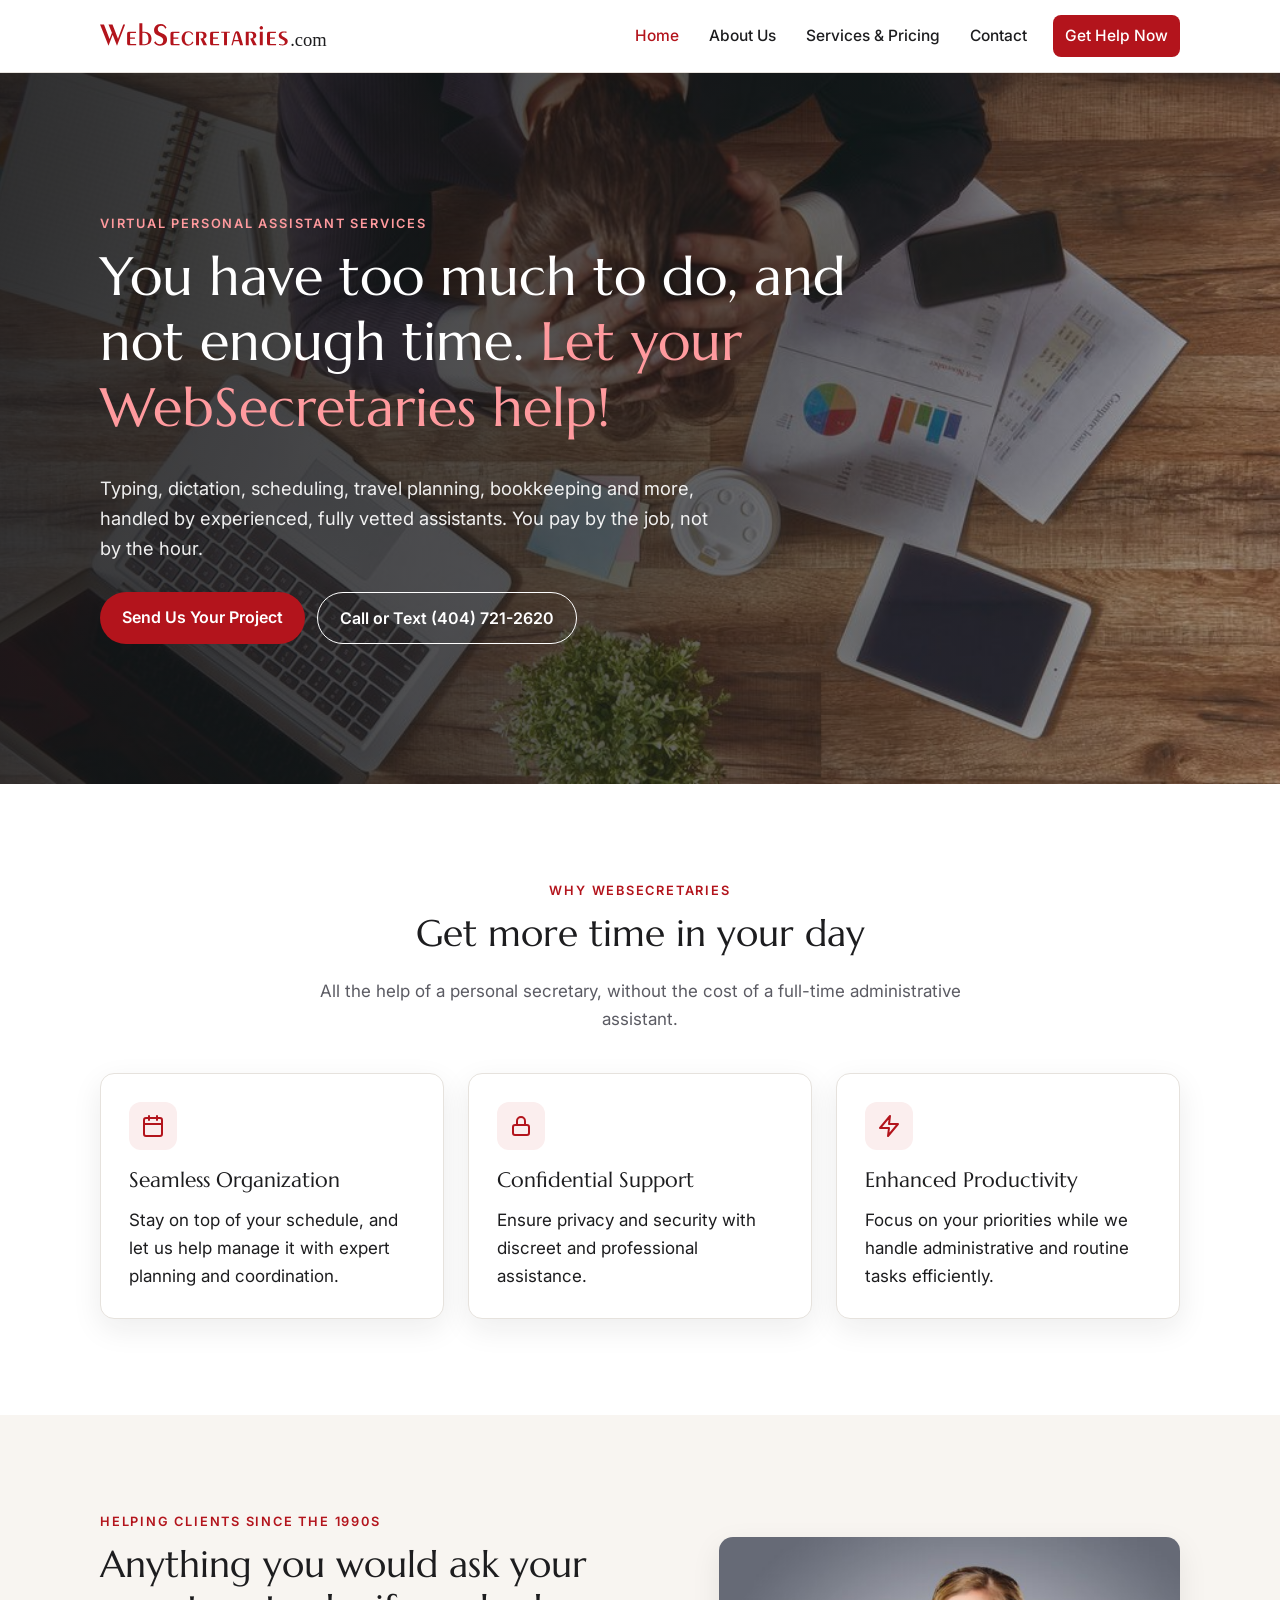
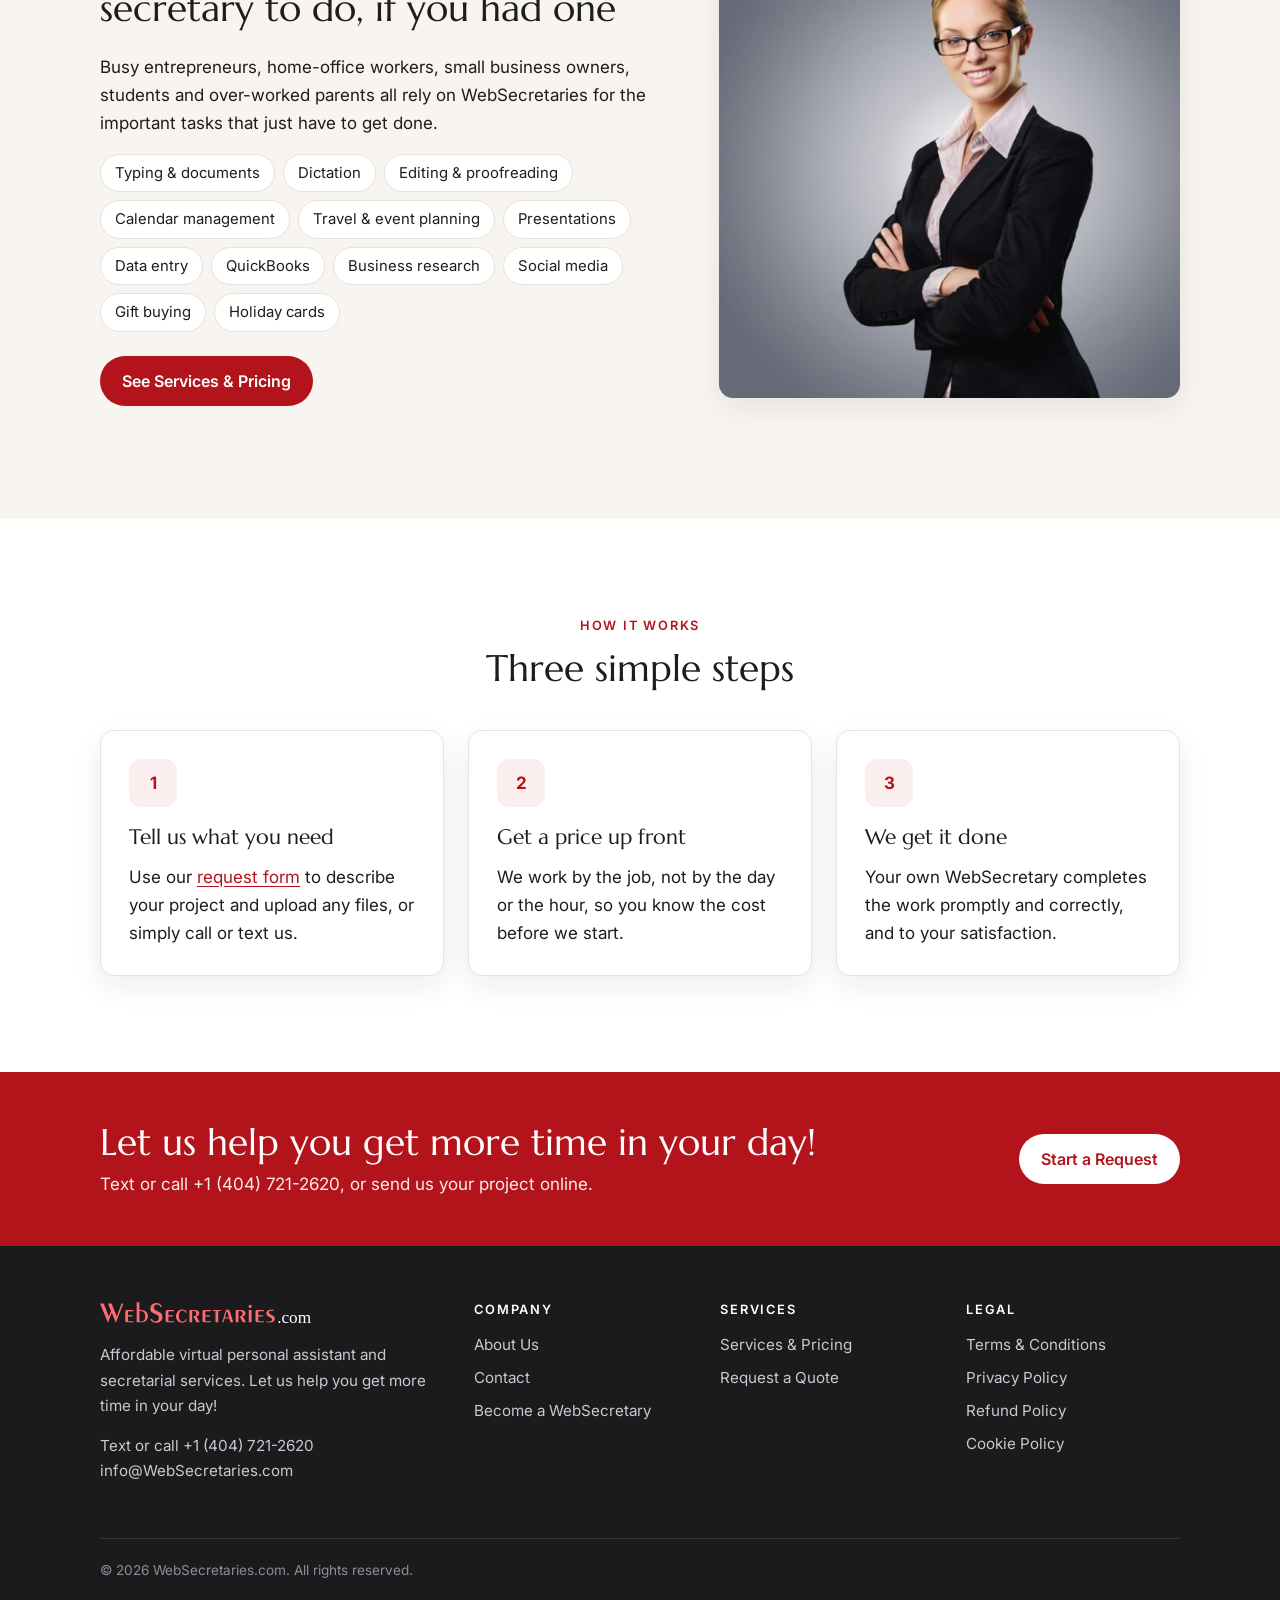
==== index.html @ a11c9775 "Remove Data Basics references; site speaks as WebSecretaries.com (DBA)" ====
<!doctype html>
<html lang="en">
<head>
  <meta charset="utf-8">
  <meta name="viewport" content="width=device-width, initial-scale=1">
  <title>WebSecretaries.com | Affordable Virtual Assistant &amp; Secretarial Services</title>
  <meta name="description" content="You have too much to do and not enough time. WebSecretaries provides affordable virtual personal assistant and secretarial services, priced by the job, not the hour.">
  <link rel="canonical" href="https://websecretaries.com/">
  <link rel="icon" href="images/favicon.svg" type="image/svg+xml">
  <link rel="preconnect" href="https://fonts.googleapis.com">
  <link rel="preconnect" href="https://fonts.gstatic.com" crossorigin>
  <link href="https://fonts.googleapis.com/css2?family=Inter:wght@400;500;600&family=Marcellus&display=swap" rel="stylesheet">
  <link rel="stylesheet" href="css/styles.css">
</head>
<body>
  <a class="skip-link" href="#main">Skip to content</a>

  <header class="site-header">
    <div class="container header-inner">
      <a class="logo" href="./"><img src="images/logo-wordmark.svg" alt="WebSecretaries" width="596" height="72"><span>.com</span></a>
      <button class="nav-toggle" aria-label="Menu" aria-expanded="false" aria-controls="site-nav"><span></span><span></span><span></span></button>
      <nav class="nav" id="site-nav" aria-label="Main">
        <a href="./" aria-current="page">Home</a>
        <a href="about.html">About Us</a>
        <a href="services.html">Services &amp; Pricing</a>
        <a href="contact.html">Contact</a>
        <a class="btn" href="contact.html#request">Get Help Now</a>
      </nav>
    </div>
  </header>

  <main id="main">
    <section class="hero">
      <div class="container">
        <span class="eyebrow" style="color:#ff9a9e">Virtual personal assistant services</span>
        <h1>You have too much to do, and not enough time. <em>Let your WebSecretaries help!</em></h1>
        <p>Typing, dictation, scheduling, travel planning, bookkeeping and more, handled by experienced, fully vetted assistants. You pay by the job, not by the hour.</p>
        <div class="actions">
          <a class="btn" href="contact.html#request">Send Us Your Project</a>
          <a class="btn btn-outline" href="tel:+14047212620">Call or Text (404) 721-2620</a>
        </div>
      </div>
    </section>

    <section class="section">
      <div class="container">
        <div class="section-head center">
          <span class="eyebrow">Why WebSecretaries</span>
          <h2>Get more time in your day</h2>
          <p>All the help of a personal secretary, without the cost of a full-time administrative assistant.</p>
        </div>
        <div class="grid grid-3">
          <div class="card">
            <div class="icon"><svg viewBox="0 0 24 24" fill="none" stroke="currentColor" stroke-width="2" stroke-linecap="round" stroke-linejoin="round"><rect x="3" y="4" width="18" height="18" rx="2"/><path d="M16 2v4M8 2v4M3 10h18"/></svg></div>
            <h3>Seamless Organization</h3>
            <p>Stay on top of your schedule, and let us help manage it with expert planning and coordination.</p>
          </div>
          <div class="card">
            <div class="icon"><svg viewBox="0 0 24 24" fill="none" stroke="currentColor" stroke-width="2" stroke-linecap="round" stroke-linejoin="round"><rect x="4" y="11" width="16" height="10" rx="2"/><path d="M8 11V7a4 4 0 0 1 8 0v4"/></svg></div>
            <h3>Confidential Support</h3>
            <p>Ensure privacy and security with discreet and professional assistance.</p>
          </div>
          <div class="card">
            <div class="icon"><svg viewBox="0 0 24 24" fill="none" stroke="currentColor" stroke-width="2" stroke-linecap="round" stroke-linejoin="round"><path d="M13 2 3 14h9l-1 8 10-12h-9l1-8z"/></svg></div>
            <h3>Enhanced Productivity</h3>
            <p>Focus on your priorities while we handle administrative and routine tasks efficiently.</p>
          </div>
        </div>
      </div>
    </section>

    <section class="section section-alt">
      <div class="container split">
        <div>
          <span class="eyebrow">Helping clients since the 1990s</span>
          <h2>Anything you would ask your secretary to do, if you had one</h2>
          <p>Busy entrepreneurs, home-office workers, small business owners, students and over-worked parents all rely on WebSecretaries for the important tasks that just have to get done.</p>
          <ul class="task-list" aria-label="Examples of tasks">
            <li>Typing &amp; documents</li><li>Dictation</li><li>Editing &amp; proofreading</li><li>Calendar management</li>
            <li>Travel &amp; event planning</li><li>Presentations</li><li>Data entry</li><li>QuickBooks</li>
            <li>Business research</li><li>Social media</li><li>Gift buying</li><li>Holiday cards</li>
          </ul>
          <p style="margin-top:24px"><a class="btn" href="services.html">See Services &amp; Pricing</a></p>
        </div>
        <img src="images/assistant.jpg" alt="A smiling professional assistant" width="600" height="600" loading="lazy">
      </div>
    </section>

    <section class="section">
      <div class="container">
        <div class="section-head center">
          <span class="eyebrow">How it works</span>
          <h2>Three simple steps</h2>
        </div>
        <div class="grid grid-3">
          <div class="card">
            <div class="icon"><strong>1</strong></div>
            <h3>Tell us what you need</h3>
            <p>Use our <a href="contact.html#request">request form</a> to describe your project and upload any files, or simply call or text us.</p>
          </div>
          <div class="card">
            <div class="icon"><strong>2</strong></div>
            <h3>Get a price up front</h3>
            <p>We work by the job, not by the day or the hour, so you know the cost before we start.</p>
          </div>
          <div class="card">
            <div class="icon"><strong>3</strong></div>
            <h3>We get it done</h3>
            <p>Your own WebSecretary completes the work promptly and correctly, and to your satisfaction.</p>
          </div>
        </div>
      </div>
    </section>

    <section class="cta">
      <div class="container">
        <div>
          <h2>Let us help you get more time in your day!</h2>
          <p>Text or call +1 (404) 721-2620, or send us your project online.</p>
        </div>
        <a class="btn btn-light" href="contact.html#request">Start a Request</a>
      </div>
    </section>
  </main>

  <footer class="site-footer">
    <div class="container">
      <div class="footer-grid">
        <div>
          <a class="logo" href="./"><img src="images/logo-wordmark-light.svg" alt="WebSecretaries" width="596" height="72"><span>.com</span></a>
          <p style="margin-top:12px">Affordable virtual personal assistant and secretarial services. Let us help you get more time in your day!</p>
          <p>Text or call <a href="tel:+14047212620">+1 (404) 721-2620</a><br><a href="mailto:info@WebSecretaries.com">info@WebSecretaries.com</a></p>
        </div>
        <div>
          <h3>Company</h3>
          <ul>
            <li><a href="about.html">About Us</a></li>
            <li><a href="contact.html">Contact</a></li>
            <li><a href="contact.html#request">Become a WebSecretary</a></li>
          </ul>
        </div>
        <div>
          <h3>Services</h3>
          <ul>
            <li><a href="services.html">Services &amp; Pricing</a></li>
            <li><a href="contact.html#request">Request a Quote</a></li>
          </ul>
        </div>
        <div>
          <h3>Legal</h3>
          <ul>
            <li><a href="terms.html">Terms &amp; Conditions</a></li>
            <li><a href="privacy.html">Privacy Policy</a></li>
            <li><a href="refund.html">Refund Policy</a></li>
            <li><a href="cookies.html">Cookie Policy</a></li>
          </ul>
        </div>
      </div>
      <div class="footer-bottom">&copy; <span id="year">2026</span> WebSecretaries.com. All rights reserved.</div>
    </div>
  </footer>

  <script src="js/main.js"></script>
</body>
</html>
---- css/styles.css ----
/* WebSecretaries.com — site styles */
:root {
  --red: #b3141c;
  --red-dark: #8e0f16;
  --red-tint: #fbeeee;
  --ink: #1d1d1f;
  --muted: #5b5b63;
  --line: #e6e2dd;
  --paper: #ffffff;
  --cream: #f8f5f1;
  --radius: 14px;
  --shadow: 0 10px 30px rgba(29, 29, 31, 0.08);
  --max: 1120px;
  --serif: "Marcellus", Georgia, "Times New Roman", serif;
  --sans: "Inter", system-ui, -apple-system, "Segoe UI", Roboto, Arial, sans-serif;
}

*, *::before, *::after { box-sizing: border-box; }
html { scroll-behavior: smooth; }
body {
  margin: 0;
  font-family: var(--sans);
  font-size: 17px;
  line-height: 1.65;
  color: var(--ink);
  background: var(--paper);
  -webkit-font-smoothing: antialiased;
}
img { max-width: 100%; height: auto; display: block; }
a { color: var(--red); text-underline-offset: 3px; }
a:hover { color: var(--red-dark); }
h1, h2, h3 { font-family: var(--serif); font-weight: 400; line-height: 1.2; margin: 0 0 0.6em; }
h1 { font-size: clamp(2.1rem, 4.5vw, 3.4rem); }
h2 { font-size: clamp(1.7rem, 3vw, 2.3rem); }
h3 { font-size: 1.3rem; }
p { margin: 0 0 1em; }

.container { width: 100%; max-width: var(--max); margin: 0 auto; padding: 0 20px; }
.skip-link { position: absolute; left: -9999px; }
.skip-link:focus { left: 16px; top: 16px; z-index: 100; background: #fff; padding: 8px 14px; border-radius: 8px; }

/* Header */
.site-header {
  position: sticky; top: 0; z-index: 50;
  background: rgba(255, 255, 255, 0.95);
  backdrop-filter: blur(8px);
  border-bottom: 1px solid var(--line);
}
.header-inner { display: flex; align-items: center; justify-content: space-between; gap: 16px; min-height: 72px; }
/* Wordmark: "WebSecretaries" is an SVG of the Exotica font; ".com" is Times-style text */
.logo { display: inline-flex; align-items: baseline; text-decoration: none; white-space: nowrap; font-size: 1.45rem; line-height: 1; }
.logo img { display: inline-block; height: 0.98em; width: auto; }
.logo span { font-family: "Times New Roman", Times, "Liberation Serif", serif; color: var(--ink); font-size: 0.8em; margin-left: 2px; }
@media (max-width: 400px) { .logo { font-size: 1.2rem; } }
.nav { display: flex; align-items: center; gap: 6px; }
.nav a { color: var(--ink); text-decoration: none; font-weight: 500; font-size: 0.97rem; padding: 8px 12px; border-radius: 8px; }
.nav a:hover { background: var(--cream); }
.nav a[aria-current="page"] { color: var(--red); }
.nav .btn { margin-left: 8px; }
.nav-toggle { display: none; background: none; border: 1px solid var(--line); border-radius: 8px; padding: 8px 10px; cursor: pointer; }
.nav-toggle span { display: block; width: 20px; height: 2px; background: var(--ink); margin: 4px 0; }

@media (max-width: 860px) {
  .nav-toggle { display: block; }
  .nav {
    display: none; position: absolute; top: 72px; left: 0; right: 0;
    flex-direction: column; align-items: stretch; gap: 0;
    background: #fff; border-bottom: 1px solid var(--line); padding: 8px 20px 16px;
  }
  .nav.open { display: flex; }
  .nav a { padding: 12px 8px; }
  .nav .btn { margin: 8px 0 0; text-align: center; }
}

/* Buttons */
.btn {
  display: inline-block; background: var(--red); color: #fff !important; text-decoration: none;
  font-weight: 600; padding: 12px 22px; border-radius: 999px; border: 0; cursor: pointer;
  font-size: 1rem; font-family: var(--sans); transition: background 0.15s ease, transform 0.15s ease;
}
.btn:hover { background: var(--red-dark); transform: translateY(-1px); }
.btn-outline { background: transparent; color: var(--ink) !important; border: 1.5px solid currentColor; }
.btn-outline:hover { background: rgba(255,255,255,0.12); }
.btn-light { background: #fff; color: var(--red) !important; }
.btn-light:hover { background: var(--red-tint); }

/* Hero */
.hero {
  position: relative; color: #fff; overflow: hidden;
  background: #2a2a2e url("../images/hero-desk.jpg") center / cover no-repeat;
}
.hero::before { content: ""; position: absolute; inset: 0; background: linear-gradient(100deg, rgba(20,20,22,0.88) 0%, rgba(20,20,22,0.7) 50%, rgba(20,20,22,0.35) 100%); }
.hero .container { position: relative; padding-top: clamp(72px, 12vw, 140px); padding-bottom: clamp(72px, 12vw, 140px); }
.hero h1 { max-width: 15em; }
.hero h1 em { font-style: normal; color: #ff9a9e; }
.hero p { font-size: 1.15rem; max-width: 34em; opacity: 0.92; }
.hero .actions { display: flex; flex-wrap: wrap; gap: 12px; margin-top: 28px; }
.hero .btn-outline { color: #fff !important; }

.page-hero { background: var(--cream); border-bottom: 1px solid var(--line); }
.page-hero .container { padding-top: 56px; padding-bottom: 48px; }
.eyebrow { text-transform: uppercase; letter-spacing: 0.14em; font-size: 0.8rem; font-weight: 600; color: var(--red); margin-bottom: 10px; display: block; }
.page-hero p { color: var(--muted); max-width: 44em; font-size: 1.08rem; margin: 0; }

/* Sections */
.section { padding: clamp(56px, 8vw, 96px) 0; }
.section-alt { background: var(--cream); }
.section-head { max-width: 40em; margin-bottom: 40px; }
.section-head p { color: var(--muted); }
.center { text-align: center; margin-left: auto; margin-right: auto; }

.grid { display: grid; gap: 24px; }
.grid-3 { grid-template-columns: repeat(3, 1fr); }
.grid-2 { grid-template-columns: repeat(2, 1fr); }
@media (max-width: 860px) { .grid-3, .grid-2 { grid-template-columns: 1fr; } }

.card {
  background: #fff; border: 1px solid var(--line); border-radius: var(--radius);
  padding: 28px; box-shadow: var(--shadow);
}
.card p:last-child { margin-bottom: 0; }
.icon {
  width: 48px; height: 48px; border-radius: 12px; background: var(--red-tint); color: var(--red);
  display: grid; place-items: center; margin-bottom: 18px;
}
.icon svg { width: 24px; height: 24px; }

.split { display: grid; grid-template-columns: 1.1fr 0.9fr; gap: 56px; align-items: center; }
.split.reverse { grid-template-columns: 0.9fr 1.1fr; }
.split img { border-radius: var(--radius); box-shadow: var(--shadow); width: 100%; object-fit: cover; }
@media (max-width: 860px) { .split, .split.reverse { grid-template-columns: 1fr; gap: 32px; } }

.task-list { list-style: none; padding: 0; margin: 0; display: flex; flex-wrap: wrap; gap: 8px; }
.task-list li { background: #fff; border: 1px solid var(--line); border-radius: 999px; padding: 6px 14px; font-size: 0.93rem; }

.checks { list-style: none; padding: 0; margin: 0 0 1em; }
.checks li { position: relative; padding-left: 30px; margin-bottom: 10px; }
.checks li::before {
  content: ""; position: absolute; left: 0; top: 0.45em; width: 18px; height: 18px; border-radius: 50%;
  background: var(--red) url("data:image/svg+xml,%3Csvg xmlns='http://www.w3.org/2000/svg' viewBox='0 0 24 24' fill='none' stroke='white' stroke-width='3.5' stroke-linecap='round' stroke-linejoin='round'%3E%3Cpath d='M5 12l5 5L20 7'/%3E%3C/svg%3E") center / 12px no-repeat;
}

/* Services */
.service { display: flex; flex-direction: column; }
.service .price { font-family: var(--serif); color: var(--red); font-size: 1.15rem; margin-bottom: 12px; }
.service p { color: var(--muted); }
.service .more { margin-top: auto; font-weight: 600; text-decoration: none; }
.note { background: var(--red-tint); border-left: 4px solid var(--red); border-radius: 8px; padding: 16px 20px; color: var(--ink); }

/* CTA band */
.cta { background: var(--red); color: #fff; }
.cta .container { display: flex; flex-wrap: wrap; align-items: center; justify-content: space-between; gap: 24px; padding-top: 48px; padding-bottom: 48px; }
.cta h2 { margin: 0 0 6px; }
.cta p { margin: 0; opacity: 0.92; }

/* Contact */
.contact-grid { display: grid; grid-template-columns: 1fr 1.4fr; gap: 40px; align-items: start; }
@media (max-width: 860px) { .contact-grid { grid-template-columns: 1fr; } }
.contact-item { display: flex; gap: 14px; align-items: flex-start; margin-bottom: 22px; }
.contact-item .icon { margin: 0; flex: none; }
.contact-item strong { display: block; }

form .field { margin-bottom: 18px; }
form .row { display: grid; grid-template-columns: 1fr 1fr; gap: 16px; }
@media (max-width: 600px) { form .row { grid-template-columns: 1fr; } }
label { display: block; font-weight: 600; font-size: 0.93rem; margin-bottom: 6px; }
label .opt { font-weight: 400; color: var(--muted); }
input[type="text"], input[type="email"], input[type="tel"], select, textarea {
  width: 100%; font: inherit; font-size: 1rem; color: var(--ink);
  padding: 12px 14px; border: 1px solid #cfc9c2; border-radius: 10px; background: #fff;
}
textarea { min-height: 150px; resize: vertical; }
input:focus, select:focus, textarea:focus { outline: 3px solid rgba(179, 20, 28, 0.2); border-color: var(--red); }
.file-drop {
  border: 2px dashed #cfc9c2; border-radius: 12px; padding: 22px; text-align: center;
  background: var(--cream); cursor: pointer; transition: border-color 0.15s ease, background 0.15s ease;
}
.file-drop:hover, .file-drop.drag { border-color: var(--red); background: var(--red-tint); }
.file-drop input { position: absolute; width: 1px; height: 1px; opacity: 0; }
.file-drop .hint { color: var(--muted); font-size: 0.9rem; margin: 4px 0 0; }
.file-list { list-style: none; margin: 10px 0 0; padding: 0; font-size: 0.92rem; text-align: left; }
.file-list li { padding: 4px 0; border-bottom: 1px solid var(--line); }
.file-list .err { color: var(--red); }
.consent { display: flex; gap: 10px; align-items: flex-start; font-weight: 400; font-size: 0.93rem; }
.consent input { margin-top: 5px; }
.form-status { margin-top: 14px; font-weight: 500; }
.hp { position: absolute; left: -9999px; }

/* Legal pages */
.prose { max-width: 760px; }
.prose h2 { font-size: 1.5rem; margin-top: 1.8em; }
.prose ul { padding-left: 1.2em; }
.prose li { margin-bottom: 6px; }
.updated { color: var(--muted); font-size: 0.95rem; }
mark { background: #fff2a8; padding: 0 3px; border-radius: 3px; }

/* Footer */
.site-footer { background: #1b1b1d; color: #c9c9cf; font-size: 0.95rem; }
.site-footer .container { padding-top: 56px; padding-bottom: 28px; }
.footer-grid { display: grid; grid-template-columns: 1.6fr 1fr 1fr 1fr; gap: 32px; }
@media (max-width: 860px) { .footer-grid { grid-template-columns: 1fr 1fr; } }
@media (max-width: 520px) { .footer-grid { grid-template-columns: 1fr; } }
.site-footer .logo { font-size: 1.35rem; }
.site-footer .logo span { color: #fff; }
.site-footer h3 { font-family: var(--sans); font-size: 0.8rem; text-transform: uppercase; letter-spacing: 0.14em; color: #fff; margin-bottom: 14px; font-weight: 600; }
.site-footer ul { list-style: none; padding: 0; margin: 0; }
.site-footer li { margin-bottom: 8px; }
.site-footer a { color: #c9c9cf; text-decoration: none; }
.site-footer a:hover { color: #fff; }
.footer-bottom { border-top: 1px solid #333; margin-top: 40px; padding-top: 20px; font-size: 0.85rem; color: #8d8d95; }
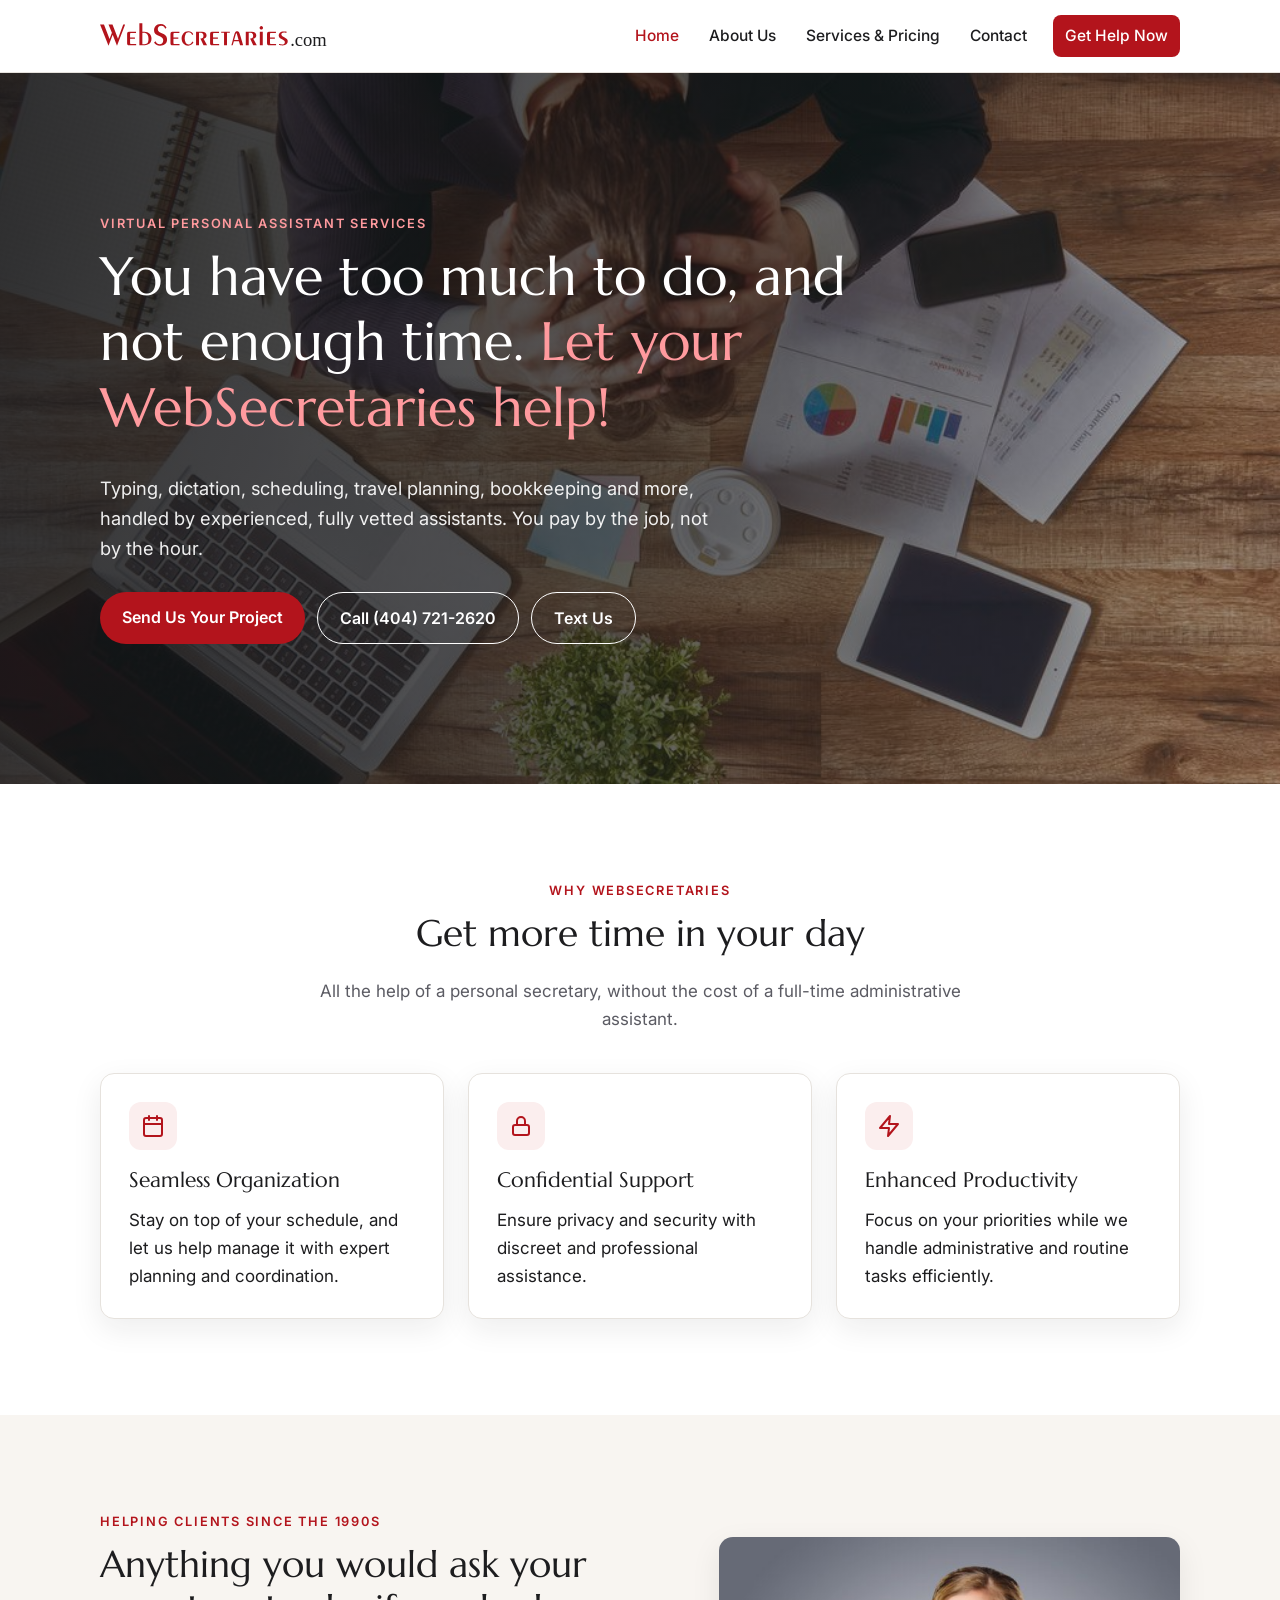
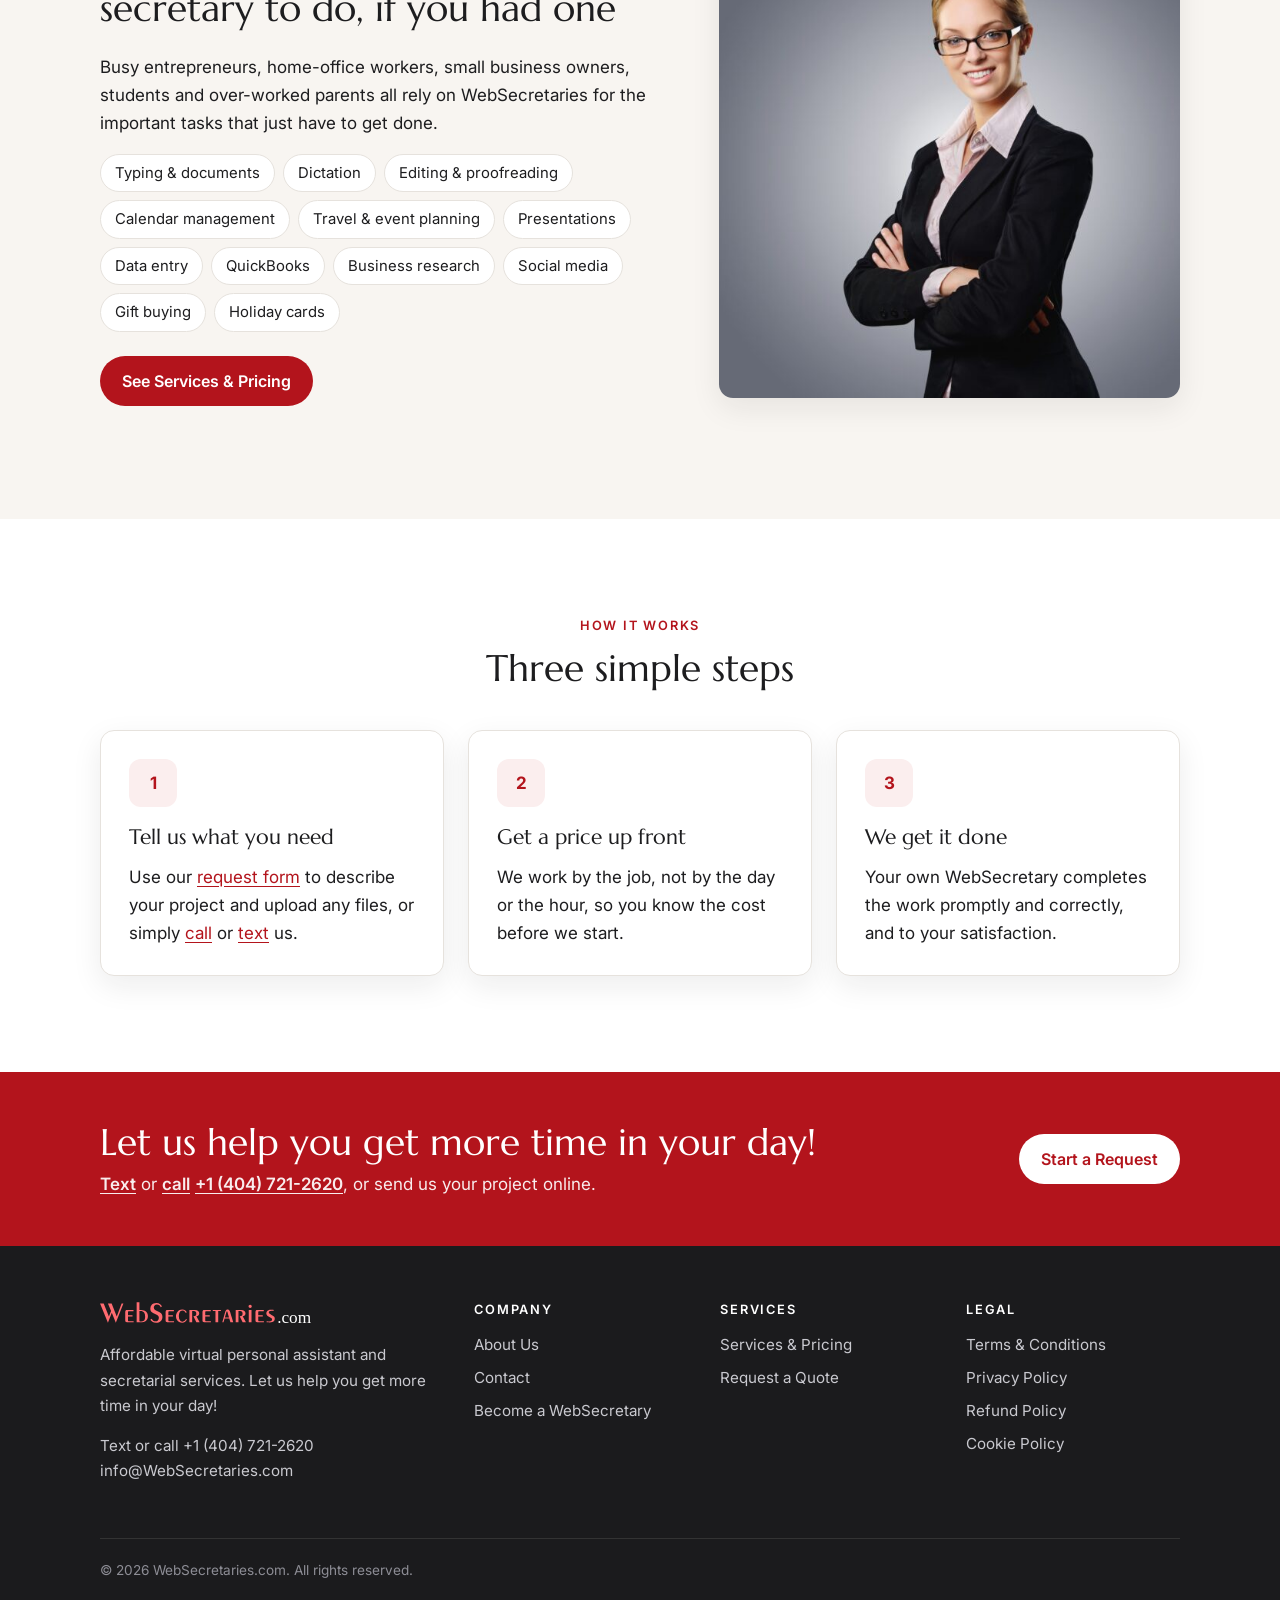
==== commit 05c2bd44: "Separate live Call (tel:) and Text (sms:) links site-wide" ====
--- a/index.html
+++ b/index.html
@@ -37,7 +37,8 @@
         <p>Typing, dictation, scheduling, travel planning, bookkeeping and more, handled by experienced, fully vetted assistants. You pay by the job, not by the hour.</p>
         <div class="actions">
           <a class="btn" href="contact.html#request">Send Us Your Project</a>
-          <a class="btn btn-outline" href="tel:+14047212620">Call or Text (404) 721-2620</a>
+          <a class="btn btn-outline" href="tel:+14047212620">Call (404) 721-2620</a>
+          <a class="btn btn-outline" href="sms:+14047212620">Text Us</a>
         </div>
       </div>
     </section>
@@ -96,7 +97,7 @@
           <div class="card">
             <div class="icon"><strong>1</strong></div>
             <h3>Tell us what you need</h3>
-            <p>Use our <a href="contact.html#request">request form</a> to describe your project and upload any files, or simply call or text us.</p>
+            <p>Use our <a href="contact.html#request">request form</a> to describe your project and upload any files, or simply <a href="tel:+14047212620">call</a> or <a href="sms:+14047212620">text</a> us.</p>
           </div>
           <div class="card">
             <div class="icon"><strong>2</strong></div>
@@ -116,7 +117,7 @@
       <div class="container">
         <div>
           <h2>Let us help you get more time in your day!</h2>
-          <p>Text or call +1 (404) 721-2620, or send us your project online.</p>
+          <p><a href="sms:+14047212620">Text</a> or <a href="tel:+14047212620">call</a> <a href="tel:+14047212620">+1 (404) 721-2620</a>, or send us your project online.</p>
         </div>
         <a class="btn btn-light" href="contact.html#request">Start a Request</a>
       </div>
@@ -129,7 +130,7 @@
         <div>
           <a class="logo" href="./"><img src="images/logo-wordmark-light.svg" alt="WebSecretaries" width="596" height="72"><span>.com</span></a>
           <p style="margin-top:12px">Affordable virtual personal assistant and secretarial services. Let us help you get more time in your day!</p>
-          <p>Text or call <a href="tel:+14047212620">+1 (404) 721-2620</a><br><a href="mailto:info@WebSecretaries.com">info@WebSecretaries.com</a></p>
+          <p><a href="sms:+14047212620">Text</a> or <a href="tel:+14047212620">call</a> <a href="tel:+14047212620">+1 (404) 721-2620</a><br><a href="mailto:info@WebSecretaries.com">info@WebSecretaries.com</a></p>
         </div>
         <div>
           <h3>Company</h3>
--- a/css/styles.css
+++ b/css/styles.css
@@ -152,6 +152,9 @@
 .cta .container { display: flex; flex-wrap: wrap; align-items: center; justify-content: space-between; gap: 24px; padding-top: 48px; padding-bottom: 48px; }
 .cta h2 { margin: 0 0 6px; }
 .cta p { margin: 0; opacity: 0.92; }
+.cta p a { color: #fff; font-weight: 600; }
+.cta p a:hover { color: #fff; opacity: 0.85; }
+.contact-item strong a { color: inherit; }
 
 /* Contact */
 .contact-grid { display: grid; grid-template-columns: 1fr 1.4fr; gap: 40px; align-items: start; }
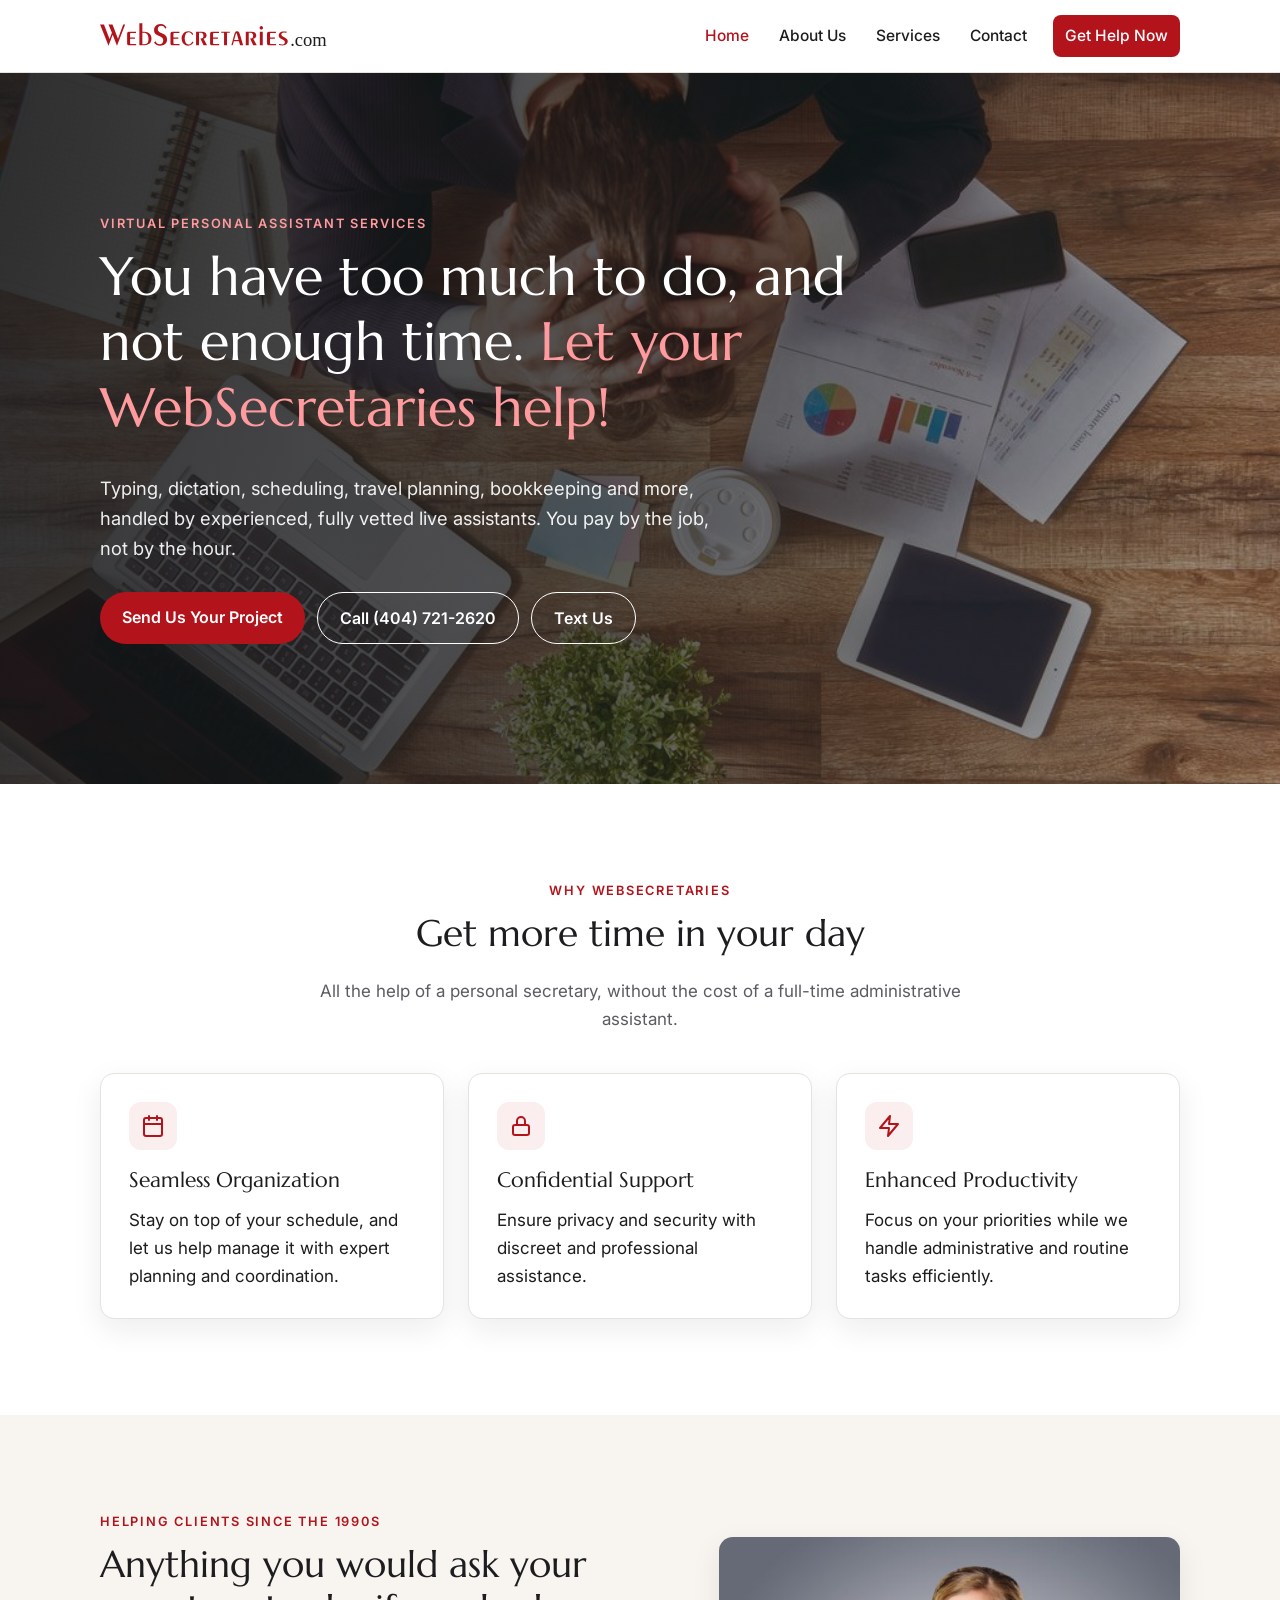
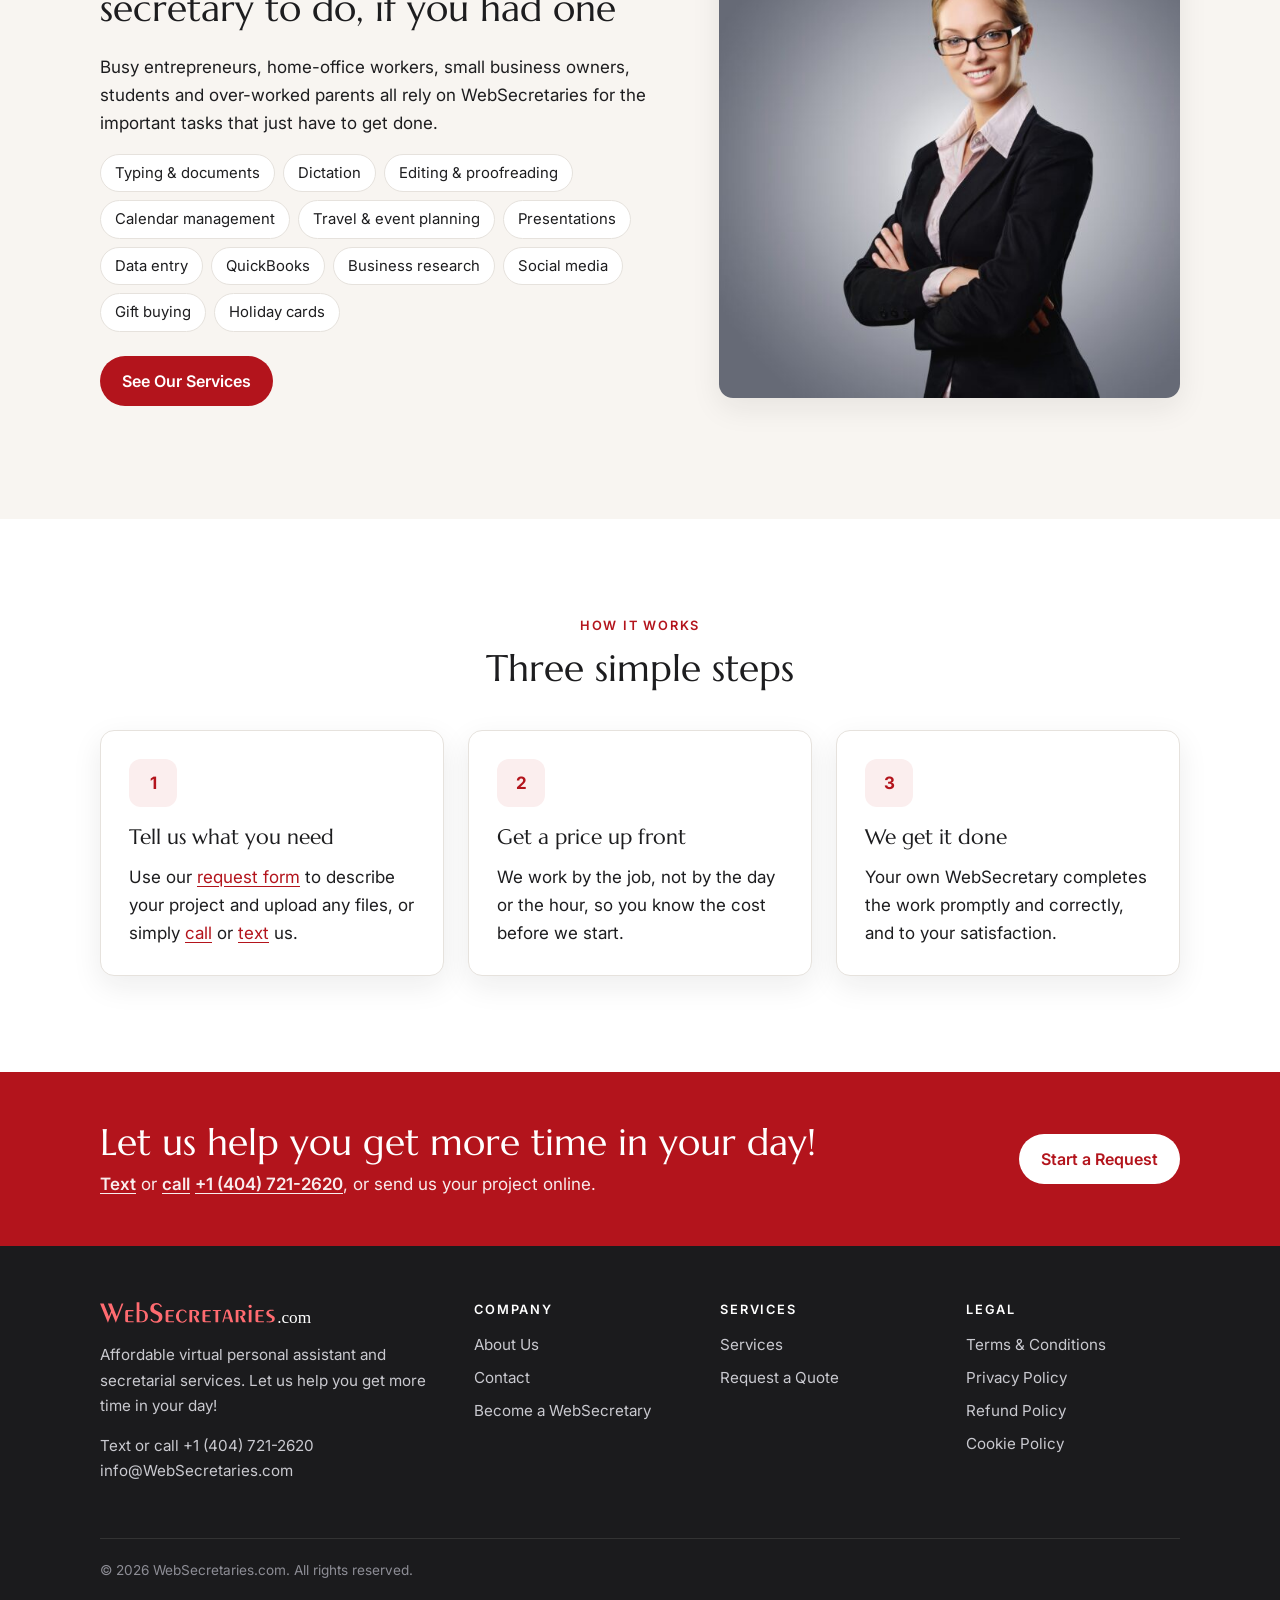
==== commit df205123: "Content updates: Services rename, remove pricing, About/Home/Contact edits" ====
--- a/index.html
+++ b/index.html
@@ -22,7 +22,7 @@
       <nav class="nav" id="site-nav" aria-label="Main">
         <a href="./" aria-current="page">Home</a>
         <a href="about.html">About Us</a>
-        <a href="services.html">Services &amp; Pricing</a>
+        <a href="services.html">Services</a>
         <a href="contact.html">Contact</a>
         <a class="btn" href="contact.html#request">Get Help Now</a>
       </nav>
@@ -34,7 +34,7 @@
       <div class="container">
         <span class="eyebrow" style="color:#ff9a9e">Virtual personal assistant services</span>
         <h1>You have too much to do, and not enough time. <em>Let your WebSecretaries help!</em></h1>
-        <p>Typing, dictation, scheduling, travel planning, bookkeeping and more, handled by experienced, fully vetted assistants. You pay by the job, not by the hour.</p>
+        <p>Typing, dictation, scheduling, travel planning, bookkeeping and more, handled by experienced, fully vetted live assistants. You pay by the job, not by the hour.</p>
         <div class="actions">
           <a class="btn" href="contact.html#request">Send Us Your Project</a>
           <a class="btn btn-outline" href="tel:+14047212620">Call (404) 721-2620</a>
@@ -81,7 +81,7 @@
             <li>Travel &amp; event planning</li><li>Presentations</li><li>Data entry</li><li>QuickBooks</li>
             <li>Business research</li><li>Social media</li><li>Gift buying</li><li>Holiday cards</li>
           </ul>
-          <p style="margin-top:24px"><a class="btn" href="services.html">See Services &amp; Pricing</a></p>
+          <p style="margin-top:24px"><a class="btn" href="services.html">See Our Services</a></p>
         </div>
         <img src="images/assistant.jpg" alt="A smiling professional assistant" width="600" height="600" loading="lazy">
       </div>
@@ -143,7 +143,7 @@
         <div>
           <h3>Services</h3>
           <ul>
-            <li><a href="services.html">Services &amp; Pricing</a></li>
+            <li><a href="services.html">Services</a></li>
             <li><a href="contact.html#request">Request a Quote</a></li>
           </ul>
         </div>
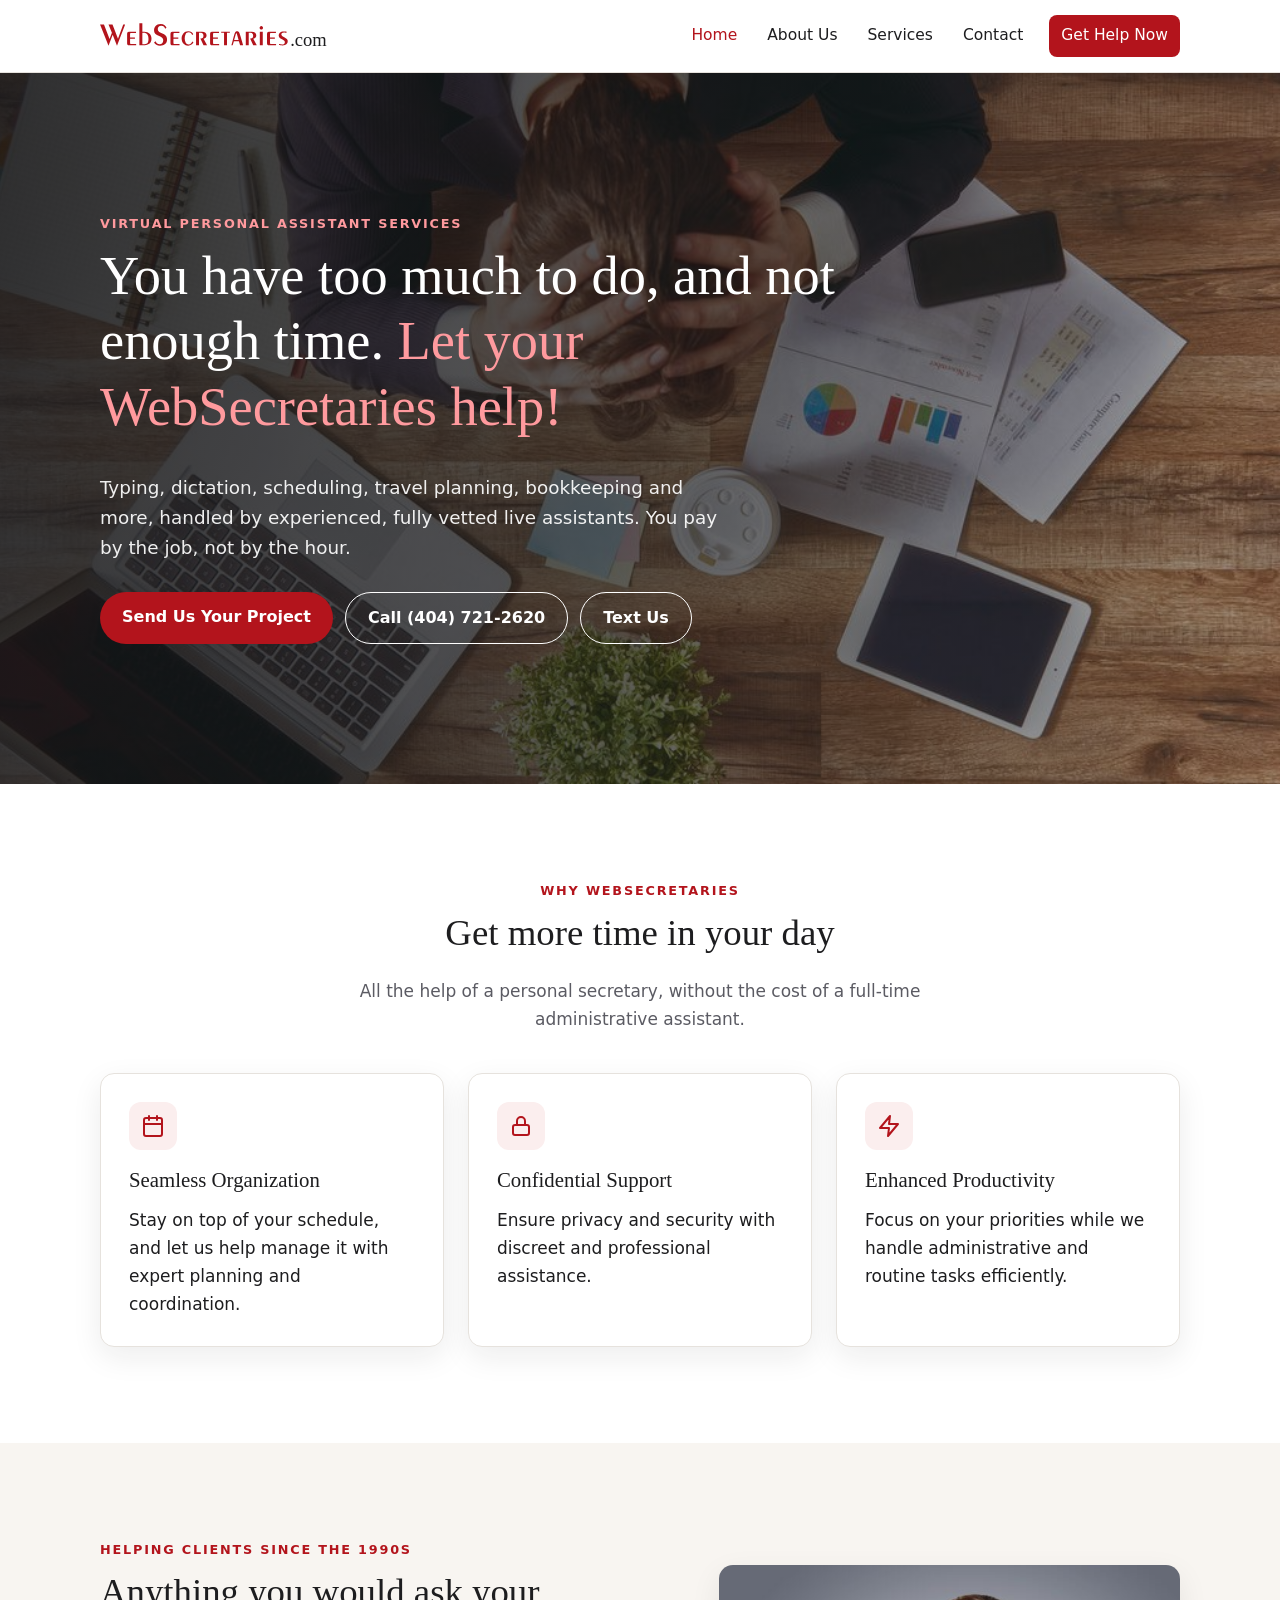
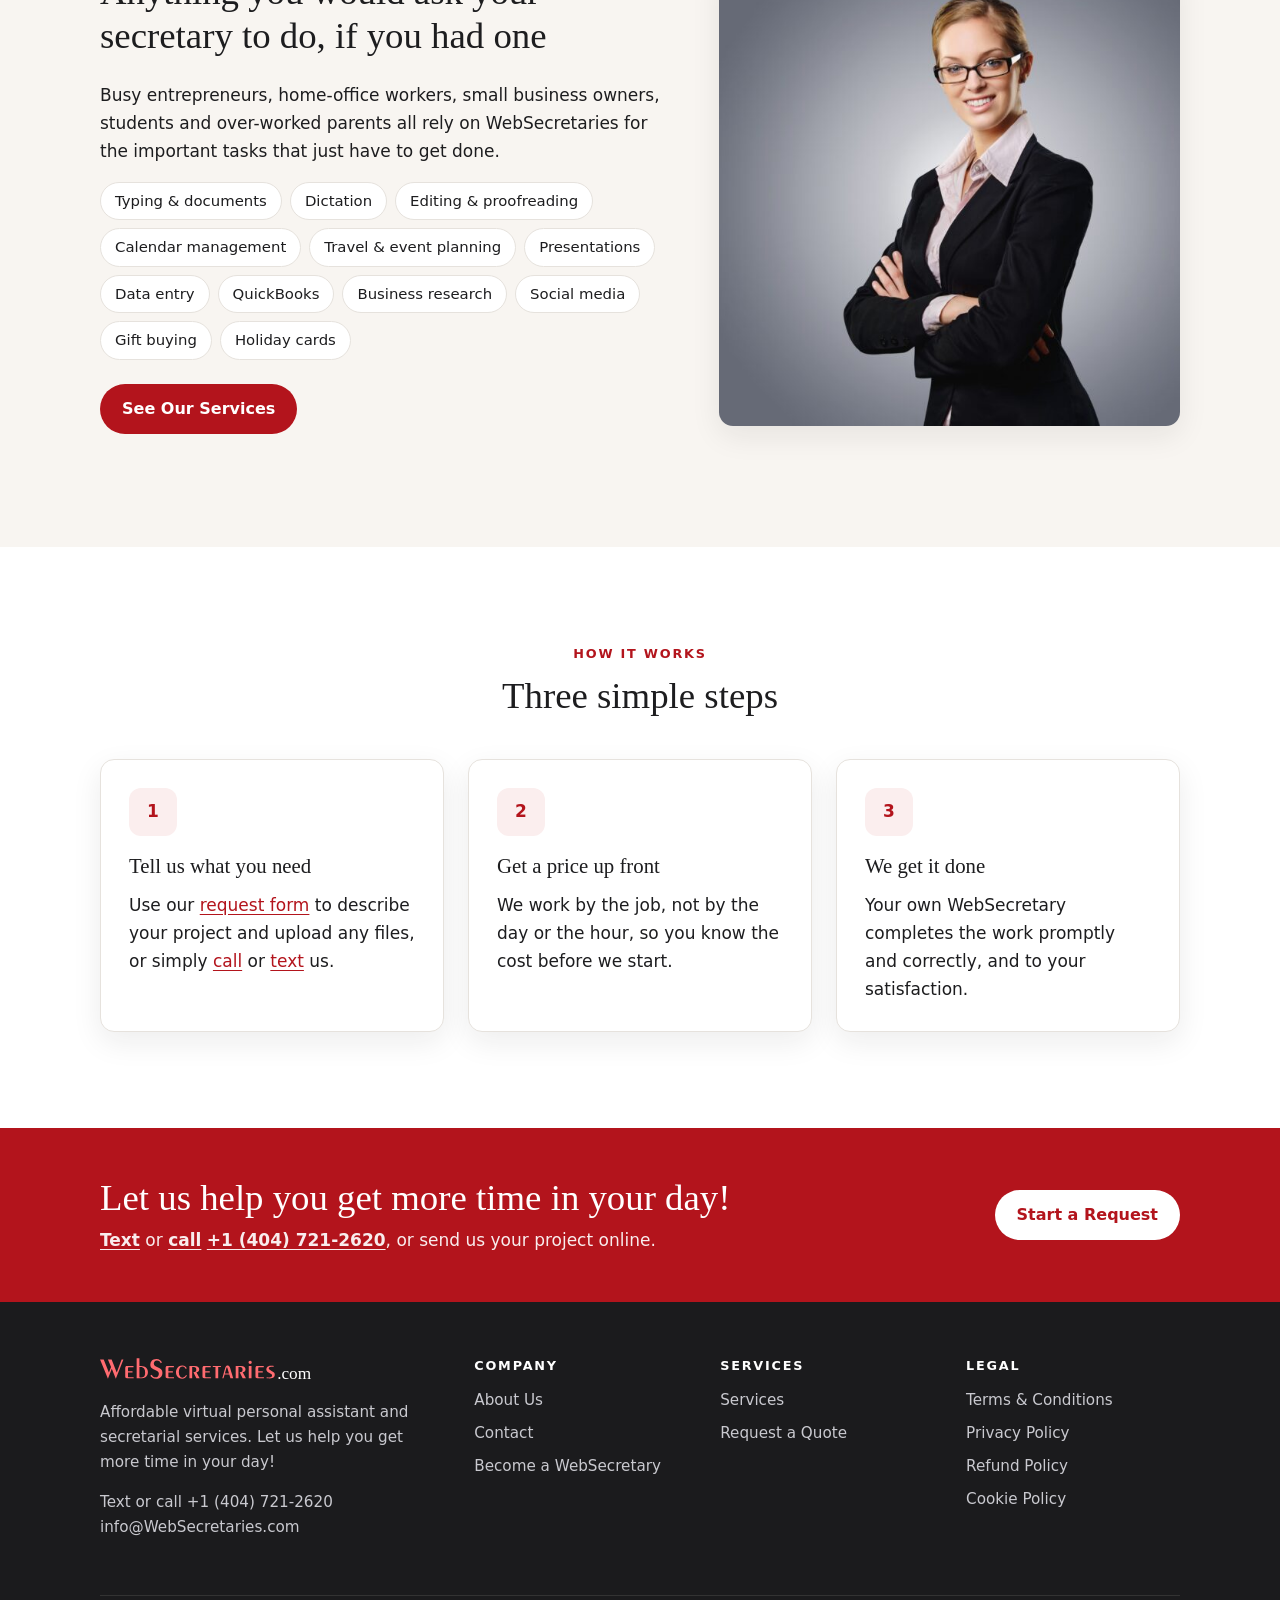
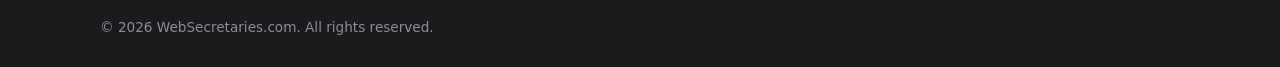
==== commit 15e32fe7: "Pre-launch hardening: CSP, fixed error codes, honeypot rename, icons, robots/sitemap, bigger checkbo" ====
--- a/index.html
+++ b/index.html
@@ -2,11 +2,15 @@
 <html lang="en">
 <head>
   <meta charset="utf-8">
+  <meta http-equiv="Content-Security-Policy" content="default-src 'self'; script-src 'self'; style-src 'self' 'unsafe-inline' https://fonts.googleapis.com; font-src https://fonts.gstatic.com; img-src 'self' data:; connect-src 'self'; form-action https://forms.websecretaries.com; base-uri 'self'; object-src 'none'">
+  <meta name="referrer" content="strict-origin-when-cross-origin">
   <meta name="viewport" content="width=device-width, initial-scale=1">
   <title>WebSecretaries.com | Affordable Virtual Assistant &amp; Secretarial Services</title>
   <meta name="description" content="You have too much to do and not enough time. WebSecretaries provides affordable virtual personal assistant and secretarial services, priced by the job, not the hour.">
   <link rel="canonical" href="https://websecretaries.com/">
   <link rel="icon" href="images/favicon.svg" type="image/svg+xml">
+  <link rel="icon" href="images/favicon-32.png" sizes="32x32" type="image/png">
+  <link rel="apple-touch-icon" href="images/apple-touch-icon.png">
   <link rel="preconnect" href="https://fonts.googleapis.com">
   <link rel="preconnect" href="https://fonts.gstatic.com" crossorigin>
   <link href="https://fonts.googleapis.com/css2?family=Inter:wght@400;500;600&family=Marcellus&display=swap" rel="stylesheet">
--- a/css/styles.css
+++ b/css/styles.css
@@ -157,6 +157,7 @@
 .contact-item strong a { color: inherit; }
 
 /* Contact */
+#request { scroll-margin-top: 90px; }
 .contact-grid { display: grid; grid-template-columns: 1fr 1.4fr; gap: 40px; align-items: start; }
 @media (max-width: 860px) { .contact-grid { grid-template-columns: 1fr; } }
 .contact-item { display: flex; gap: 14px; align-items: flex-start; margin-bottom: 22px; }
@@ -185,7 +186,7 @@
 .file-list li { padding: 4px 0; border-bottom: 1px solid var(--line); }
 .file-list .err { color: var(--red); }
 .consent { display: flex; gap: 10px; align-items: flex-start; font-weight: 400; font-size: 0.93rem; }
-.consent input { margin-top: 5px; }
+.consent input { margin-top: 3px; width: 20px; height: 20px; flex: none; accent-color: var(--red); }
 .form-status { margin-top: 14px; font-weight: 500; }
 .hp { position: absolute; left: -9999px; }
 
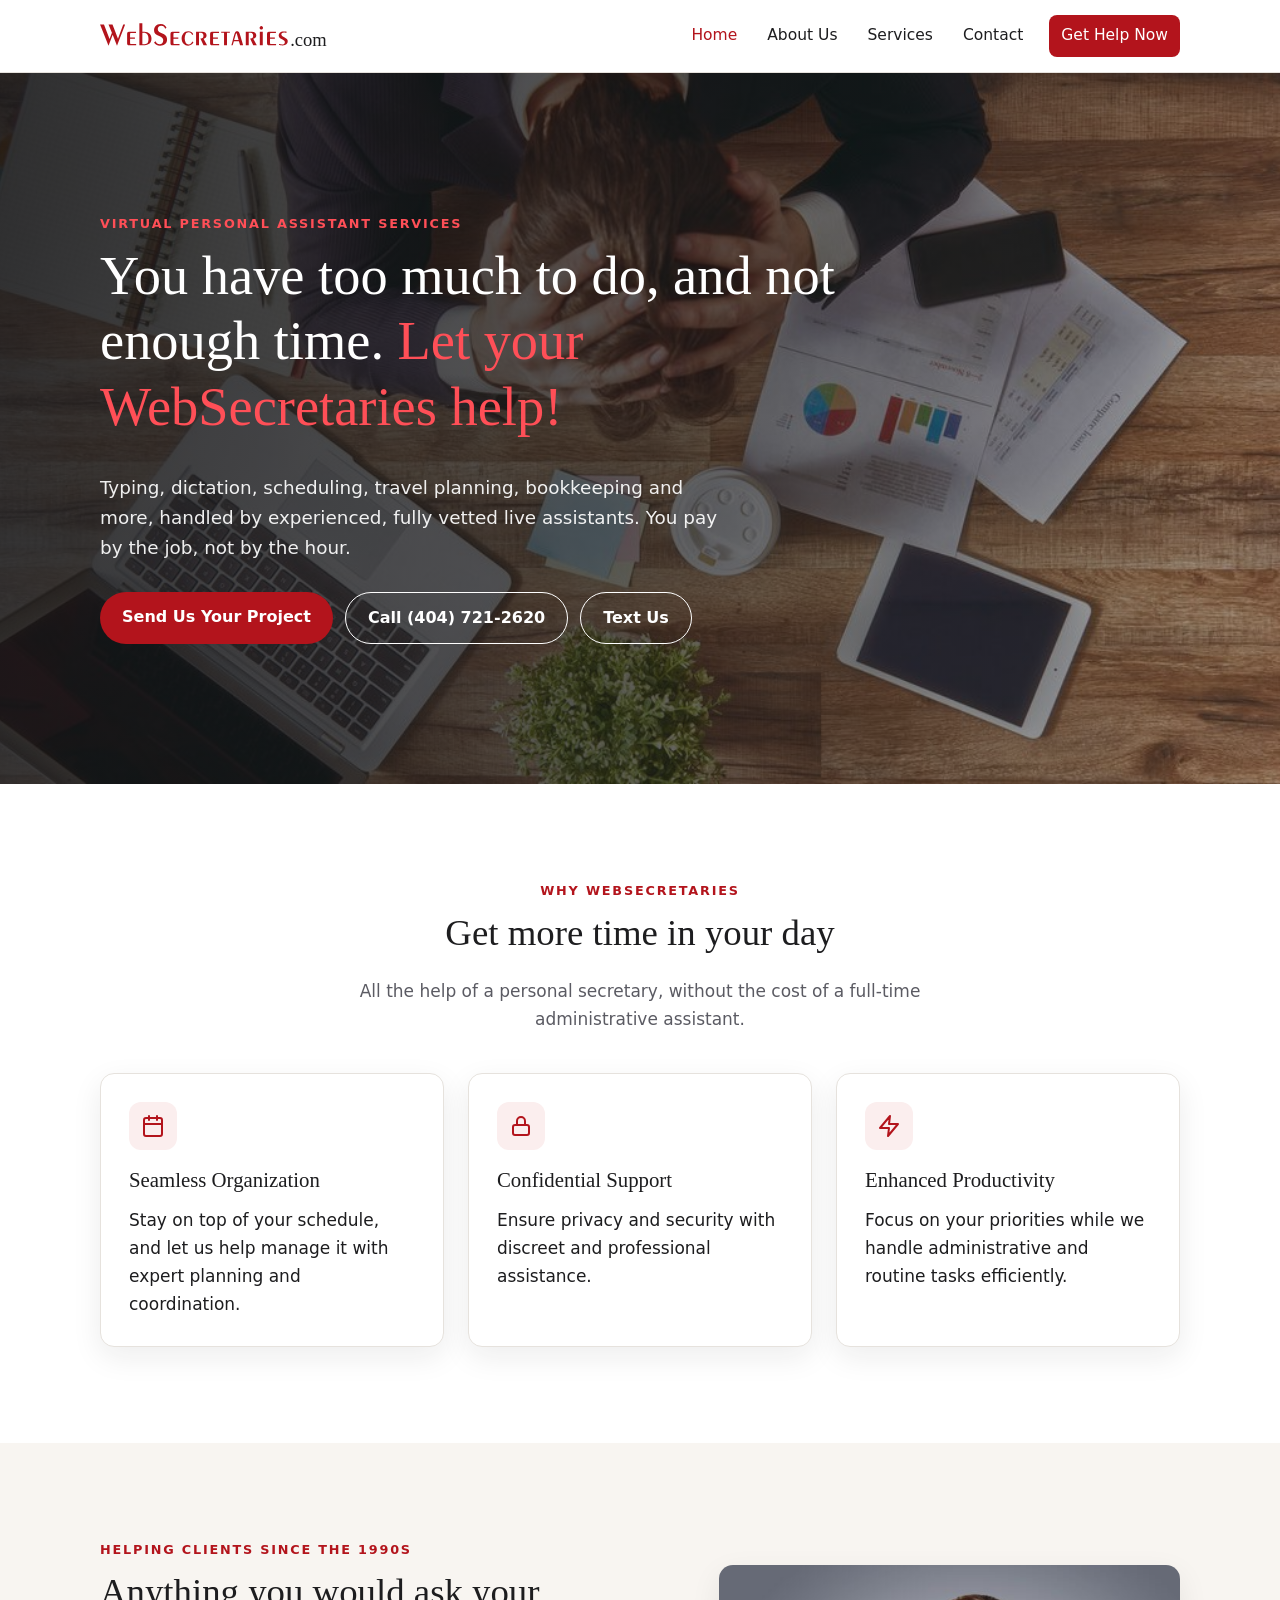
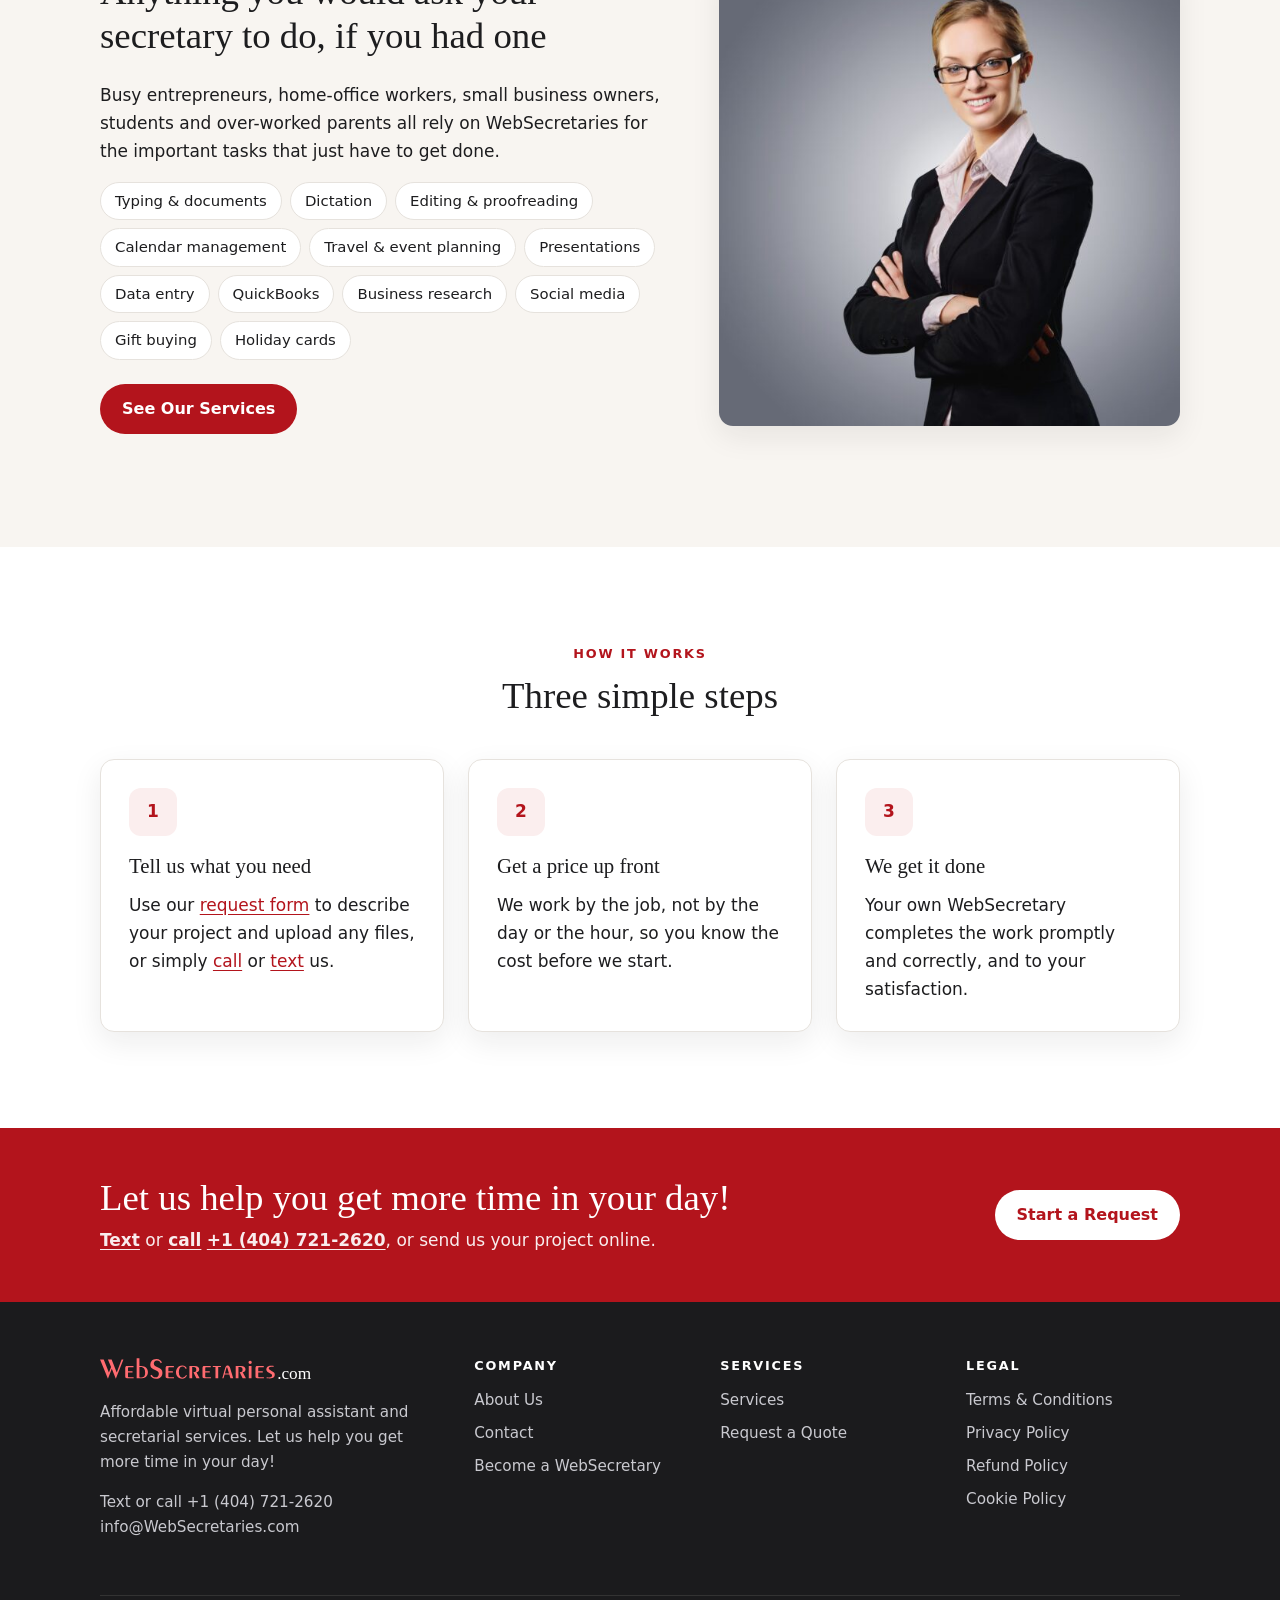
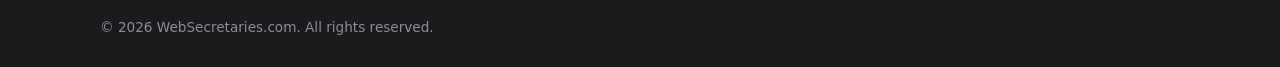
==== commit 70f0148e: "Home hero: pink accents changed to brighter brand red" ====
--- a/index.html
+++ b/index.html
@@ -14,7 +14,7 @@
   <link rel="preconnect" href="https://fonts.googleapis.com">
   <link rel="preconnect" href="https://fonts.gstatic.com" crossorigin>
   <link href="https://fonts.googleapis.com/css2?family=Inter:wght@400;500;600&family=Marcellus&display=swap" rel="stylesheet">
-  <link rel="stylesheet" href="css/styles.css">
+  <link rel="stylesheet" href="css/styles.css?v=20261013c">
 </head>
 <body>
   <a class="skip-link" href="#main">Skip to content</a>
@@ -36,7 +36,7 @@
   <main id="main">
     <section class="hero">
       <div class="container">
-        <span class="eyebrow" style="color:#ff9a9e">Virtual personal assistant services</span>
+        <span class="eyebrow">Virtual personal assistant services</span>
         <h1>You have too much to do, and not enough time. <em>Let your WebSecretaries help!</em></h1>
         <p>Typing, dictation, scheduling, travel planning, bookkeeping and more, handled by experienced, fully vetted live assistants. You pay by the job, not by the hour.</p>
         <div class="actions">
@@ -165,6 +165,6 @@
     </div>
   </footer>
 
-  <script src="js/main.js"></script>
+  <script src="js/main.js?v=20261013c"></script>
 </body>
 </html>
--- a/css/styles.css
+++ b/css/styles.css
@@ -3,6 +3,7 @@
   --red: #b3141c;
   --red-dark: #8e0f16;
   --red-tint: #fbeeee;
+  --hero-accent: #ff4f57;   /* brand red, brightened to stay readable on the dark hero photo */
   --ink: #1d1d1f;
   --muted: #5b5b63;
   --line: #e6e2dd;
@@ -57,6 +58,7 @@
 .nav a:hover { background: var(--cream); }
 .nav a[aria-current="page"] { color: var(--red); }
 .nav .btn { margin-left: 8px; }
+.nav a.btn:hover { background: var(--red-dark); }
 .nav-toggle { display: none; background: none; border: 1px solid var(--line); border-radius: 8px; padding: 8px 10px; cursor: pointer; }
 .nav-toggle span { display: block; width: 20px; height: 2px; background: var(--ink); margin: 4px 0; }
 
@@ -92,7 +94,8 @@
 .hero::before { content: ""; position: absolute; inset: 0; background: linear-gradient(100deg, rgba(20,20,22,0.88) 0%, rgba(20,20,22,0.7) 50%, rgba(20,20,22,0.35) 100%); }
 .hero .container { position: relative; padding-top: clamp(72px, 12vw, 140px); padding-bottom: clamp(72px, 12vw, 140px); }
 .hero h1 { max-width: 15em; }
-.hero h1 em { font-style: normal; color: #ff9a9e; }
+.hero h1 em { font-style: normal; color: var(--hero-accent); }
+.hero .eyebrow { color: var(--hero-accent); }
 .hero p { font-size: 1.15rem; max-width: 34em; opacity: 0.92; }
 .hero .actions { display: flex; flex-wrap: wrap; gap: 12px; margin-top: 28px; }
 .hero .btn-outline { color: #fff !important; }
